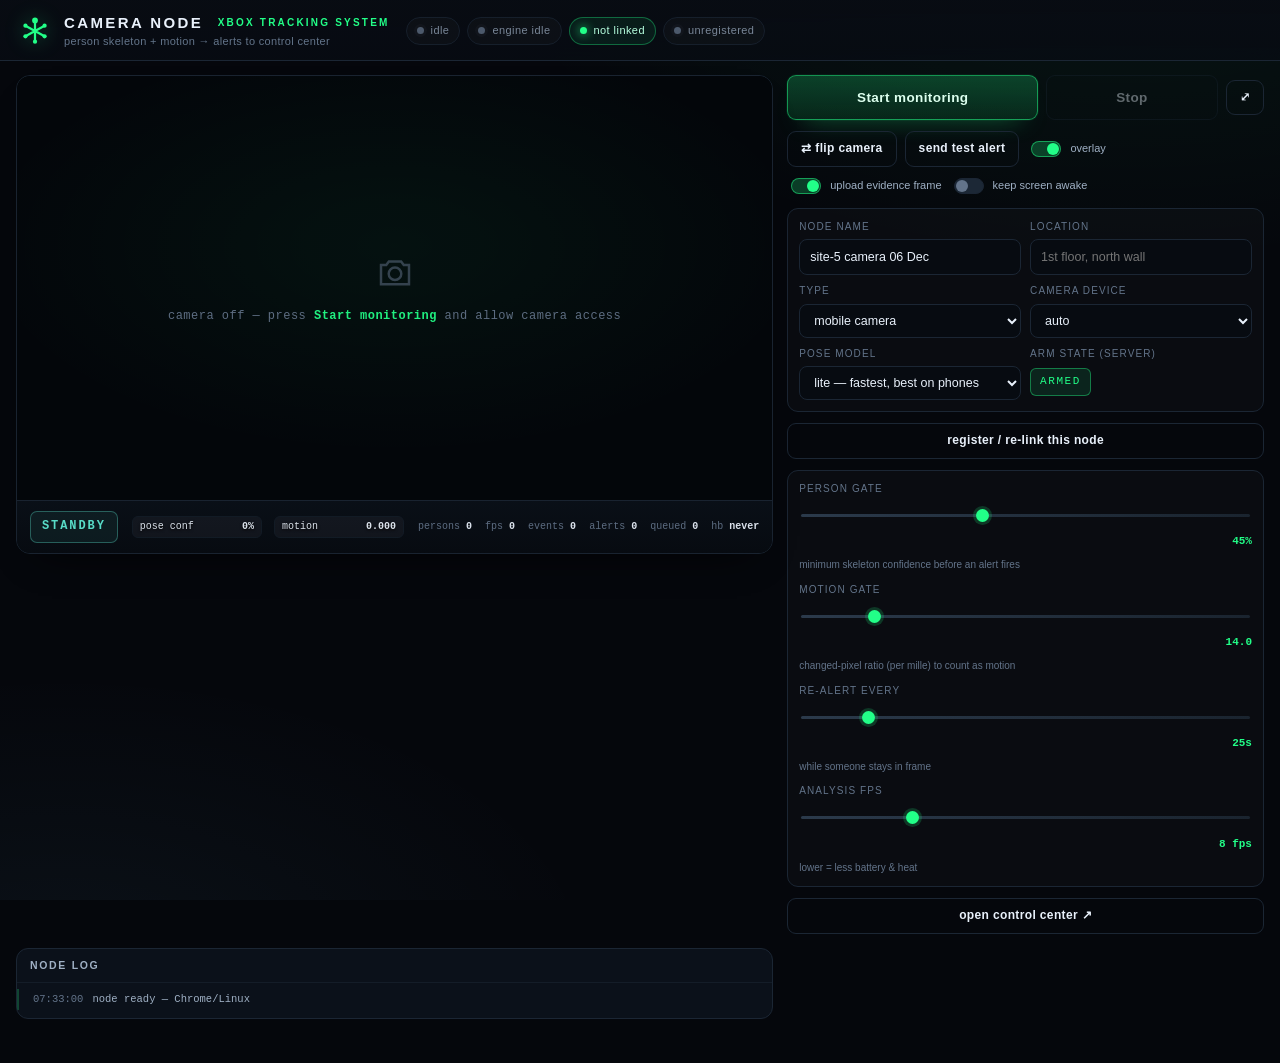
==== camera.html @ d88cf0ec "Add person-skeleton + motion detection system with Supabase backend Camera node (browser) detects pe" ====
<!DOCTYPE html>
<html lang="en">
<head>
<meta charset="utf-8">
<meta name="viewport" content="width=device-width, initial-scale=1, viewport-fit=cover, maximum-scale=1">
<title>Xbox Tracking · Camera Node</title>
<meta name="theme-color" content="#04070b">
<meta name="apple-mobile-web-app-capable" content="yes">
<meta name="mobile-web-app-capable" content="yes">
<meta name="apple-mobile-web-app-status-bar-style" content="black-translucent">
<meta name="description" content="Turns this device's camera into a person-skeleton and motion detection node for the Xbox Tracking System.">
<link rel="icon" href="data:image/svg+xml,%3Csvg xmlns='http://www.w3.org/2000/svg' viewBox='0 0 32 32'%3E%3Crect width='32' height='32' rx='7' fill='%23071018'/%3E%3Cpath d='M11 9h10l4 5v9a2 2 0 0 1-2 2H9a2 2 0 0 1-2-2v-9z' fill='none' stroke='%2322ff88' stroke-width='2'/%3E%3Ccircle cx='16' cy='16.5' r='3.4' fill='%2322ff88'/%3E%3C/svg%3E">
<link rel="stylesheet" href="/assets/xbox.css">
</head>
<body class="page-node">
<div id="banner" class="notice" hidden></div>

<header class="topbar compact">
  <div class="brand">
    <svg viewBox="0 0 32 32" aria-hidden="true" class="mark">
      <path d="M16 6v20M7 11l18 10M25 11L7 21" stroke="currentColor" stroke-width="2.1" stroke-linecap="round"/>
      <circle cx="16" cy="6" r="2.7" fill="currentColor"/><circle cx="25" cy="11" r="2" fill="currentColor"/>
      <circle cx="7" cy="11" r="2" fill="currentColor"/><circle cx="25" cy="21" r="2" fill="currentColor"/>
      <circle cx="7" cy="21" r="2" fill="currentColor"/><circle cx="16" cy="26" r="2" fill="currentColor"/>
    </svg>
    <div class="brandtext">
      <h1>CAMERA NODE <span>xbox tracking system</span></h1>
      <p>person skeleton + motion → alerts to control center</p>
    </div>
  </div>
  <div class="chips">
    <span class="chip off" id="st-capture"><i class="dot"></i><span>idle</span></span>
    <span class="chip off" id="st-engine"><i class="dot"></i><span>engine idle</span></span>
    <span class="chip off" id="st-uplink"><i class="dot"></i><span>not linked</span></span>
    <span class="chip off" id="st-node"><i class="dot"></i><span>unregistered</span></span>
  </div>
</header>

<main class="nodelayout" id="app">
  <section class="stage" id="stage">
    <div class="videowrap" id="videoWrap">
      <video id="video" playsinline autoplay muted disablepictureinpicture></video>
      <canvas id="overlay"></canvas>
      <div class="idle">
        <div class="idleinner">
          <svg viewBox="0 0 24 24"><path d="M4 8h3l1.5-2h7L17 8h3v11H4z" fill="none" stroke="currentColor" stroke-width="1.4"/><circle cx="12" cy="13" r="3.6" fill="none" stroke="currentColor" stroke-width="1.4"/></svg>
          <p>camera off — press <b>Start monitoring</b> and allow camera access</p>
        </div>
      </div>
    </div>
    <div class="stagebar">
      <span class="badge" id="stateBadge" data-state="clear">STANDBY</span>
      <div class="meters">
        <div class="meter" id="mPerson" style="--v:0"><i></i><span>pose conf <b id="mPersonVal">0%</b></span></div>
        <div class="meter warn" id="mMotion" style="--v:0"><i></i><span>motion <b id="mMotionVal">0.000</b></span></div>
      </div>
      <div class="statgrid">
        <span>persons <b id="personsNow">0</b></span>
        <span>fps <b id="fps">0</b></span>
        <span>events <b id="evCount">0</b></span>
        <span>alerts <b id="alertCount">0</b></span>
        <span>queued <b id="queueCount">0</b></span>
        <span>hb <b id="lastHb">never</b></span>
      </div>
    </div>
  </section>

  <section class="controls" id="panelNode">
    <div class="row bigrow">
      <button class="btn primary xl" id="btnStart">Start monitoring</button>
      <button class="btn ghost xl" id="btnStop" disabled>Stop</button>
      <button class="btn ghost" id="btnFull">⤢</button>
    </div>
    <div class="row">
      <button class="btn ghost" id="btnFlip">⇄ flip camera</button>
      <button class="btn ghost" id="btnTest">send test alert</button>
      <label class="sw"><input type="checkbox" id="chkOverlay" checked><span>overlay</span></label>
      <label class="sw"><input type="checkbox" id="chkSnap" checked><span>upload evidence frame</span></label>
      <label class="sw"><input type="checkbox" id="chkAwake"><span>keep screen awake</span></label>
    </div>

    <div class="fieldgrid">
      <label>node name<input id="inpLabel" placeholder="Living room" autocomplete="off"></label>
      <label>location<input id="inpLocation" placeholder="1st floor, north wall" autocomplete="off"></label>
      <label>type<select id="selKind">
        <option value="mobile">mobile camera</option><option value="webcam">webcam</option>
        <option value="ip-cam">ip camera</option><option value="rtsp">rtsp stream</option>
        <option value="other">other</option>
      </select></label>
      <label>camera device<select id="selDevice"><option value="">auto</option></select></label>
      <label>pose model<select id="selModel">
        <option value="lite">lite — fastest, best on phones</option>
        <option value="full">full — balanced</option>
        <option value="heavy">heavy — most accurate</option>
      </select></label>
      <label>arm state (server)<span class="armstate" id="armState" data-on="1">ARMED</span></label>
    </div>
    <button class="btn ghost wide" id="btnLink">register / re-link this node</button>

    <div class="tunegrid">
      <label>person gate <input type="range" id="rngSensitivity" min="0.15" max="0.9" step="0.05"><b id="rngSensitivityOut">—</b><em>minimum skeleton confidence before an alert fires</em></label>
      <label>motion gate <input type="range" id="rngMotion" min="0.002" max="0.08" step="0.002"><b id="rngMotionOut">—</b><em>changed-pixel ratio (per mille) to count as motion</em></label>
      <label>re-alert every <input type="range" id="rngCooldown" min="0" max="180" step="5"><b id="rngCooldownOut">—</b><em>while someone stays in frame</em></label>
      <label>analysis fps <input type="range" id="rngFps" min="1" max="30" step="1"><b id="rngFpsOut">—</b><em>lower = less battery &amp; heat</em></label>
    </div>

    <a class="btn ghost wide" href="/" target="_blank" rel="noopener">open control center ↗</a>
  </section>

  <section class="logpanel">
    <h2>node log</h2>
    <ul class="log" id="log"></ul>
  </section>
</main>

<script type="module" src="/src/camera-node.js"></script>
</body>
</html>
---- assets/xbox.css ----
/* =============================================================================
   Xbox Tracking System — shared design language for the control center and
   the camera node. Dark, dense, glanceable: built to be read across a room
   on a wall-mounted tablet, and in daylight on a phone.
   ========================================================================== */

:root {
  --bg: #05070c;
  --bg-2: #080c13;
  --panel: #0b111a;
  --panel-2: #0e1520;
  --line: #1b2634;
  --line-soft: #141d28;
  --ink: #e9f1fb;
  --ink-2: #9fb0c4;
  --ink-3: #63748a;
  --green: #22ff88;
  --green-dim: #10c964;
  --amber: #ffc531;
  --red: #ff3b5c;
  --cyan: #5eead4;
  --blue: #7dd3ff;
  --radius: 12px;
  --mono: ui-monospace, "SF Mono", "JetBrains Mono", "Roboto Mono", Menlo, Consolas, monospace;
  --sans: -apple-system, BlinkMacSystemFont, "Segoe UI", Inter, Roboto, "Helvetica Neue", Arial, sans-serif;
  --shadow: 0 18px 40px -22px rgba(0, 0, 0, 0.9);
}

* { box-sizing: border-box; }

html, body {
  margin: 0;
  padding: 0;
  background: var(--bg);
  color: var(--ink);
  font-family: var(--sans);
  font-size: 14px;
  line-height: 1.45;
  -webkit-text-size-adjust: 100%;
  -webkit-font-smoothing: antialiased;
}

body {
  min-height: 100vh;
  background:
    radial-gradient(1100px 620px at 88% -12%, rgba(34, 255, 136, 0.07), transparent 60%),
    radial-gradient(900px 500px at 5% 108%, rgba(125, 211, 255, 0.05), transparent 60%),
    var(--bg);
  background-attachment: fixed;
}

h1, h2, h3, p { margin: 0; }
button, input, select, textarea { font: inherit; color: inherit; }
a { color: var(--blue); text-decoration: none; }
code { font-family: var(--mono); font-size: 0.92em; color: var(--cyan); }
::-webkit-scrollbar { width: 9px; height: 9px; }
::-webkit-scrollbar-thumb { background: #22303f; border-radius: 8px; }
::-webkit-scrollbar-track { background: transparent; }

/* ------------------------------------------------------------------ topbar */

.topbar {
  position: sticky;
  top: 0;
  z-index: 40;
  display: flex;
  align-items: center;
  gap: 16px;
  flex-wrap: wrap;
  padding: 12px 18px;
  padding-top: max(12px, env(safe-area-inset-top));
  background: linear-gradient(180deg, rgba(8, 12, 19, 0.97), rgba(8, 12, 19, 0.86));
  border-bottom: 1px solid var(--line);
  backdrop-filter: blur(14px);
}
.topbar.compact { padding-bottom: 10px; }

.brand { display: flex; align-items: center; gap: 12px; min-width: 0; }
.mark { width: 34px; height: 34px; color: var(--green); flex: none; filter: drop-shadow(0 0 10px rgba(34, 255, 136, 0.35)); }
.brandtext { min-width: 0; }
.brandtext h1 {
  font-size: 15px;
  letter-spacing: 0.16em;
  font-weight: 800;
  text-transform: uppercase;
  white-space: nowrap;
}
.brandtext h1 span {
  font-size: 10px;
  letter-spacing: 0.22em;
  color: var(--green);
  font-weight: 700;
  display: inline-block;
  margin-left: 8px;
  vertical-align: 2px;
}
.brandtext p { font-size: 11px; color: var(--ink-3); letter-spacing: 0.03em; }

.chips { display: flex; gap: 7px; flex-wrap: wrap; align-items: center; }
.chip {
  display: inline-flex;
  align-items: center;
  gap: 7px;
  padding: 5px 10px;
  border: 1px solid var(--line);
  border-radius: 999px;
  background: rgba(255, 255, 255, 0.026);
  font-size: 11px;
  letter-spacing: 0.04em;
  color: var(--ink-2);
  white-space: nowrap;
}
.chip .dot, .dot {
  width: 7px; height: 7px; border-radius: 50%;
  background: var(--ink-3);
  box-shadow: 0 0 0 3px rgba(255, 255, 255, 0.03);
  flex: none;
}
.chip.ok { color: #b7ffe0; border-color: rgba(34, 255, 136, 0.34); background: rgba(34, 255, 136, 0.07); }
.chip.ok .dot { background: var(--green); box-shadow: 0 0 10px 1px rgba(34, 255, 136, 0.6); animation: pulse 2.4s infinite; }
.chip.warn { color: #ffe8b0; border-color: rgba(255, 197, 49, 0.34); background: rgba(255, 197, 49, 0.07); }
.chip.warn .dot { background: var(--amber); }
.chip.err { color: #ffc2cc; border-color: rgba(255, 59, 92, 0.4); background: rgba(255, 59, 92, 0.08); }
.chip.err .dot { background: var(--red); animation: pulse 0.9s infinite; }
.chip.off { opacity: 0.75; }
.chip.clock { font-family: var(--mono); font-size: 11px; color: var(--ink); }
.chip.on { color: #b7ffe0; border-color: rgba(34, 255, 136, 0.4); background: rgba(34, 255, 136, 0.09); }
@keyframes pulse { 0%, 100% { opacity: 1; } 50% { opacity: 0.35; } }

.actions { display: flex; gap: 8px; align-items: center; margin-left: auto; flex-wrap: wrap; }

.armstate {
  font-family: var(--mono);
  font-size: 11px;
  letter-spacing: 0.14em;
  padding: 5px 9px;
  border-radius: 6px;
  border: 1px solid rgba(34, 255, 136, 0.4);
  background: rgba(34, 255, 136, 0.1);
  color: var(--green);
}
.armstate[data-on="0"] { border-color: rgba(255, 197, 49, 0.45); background: rgba(255, 197, 49, 0.1); color: var(--amber); }

/* -------------------------------------------------------------------- btns */

.btn {
  appearance: none;
  border: 1px solid var(--line);
  background: rgba(255, 255, 255, 0.035);
  color: var(--ink);
  border-radius: 9px;
  padding: 8px 13px;
  font-size: 12px;
  font-weight: 600;
  letter-spacing: 0.03em;
  cursor: pointer;
  transition: 0.14s ease;
  display: inline-flex;
  align-items: center;
  gap: 7px;
}
.btn:hover { border-color: #2c3f52; background: rgba(255, 255, 255, 0.06); }
.btn:active { transform: translateY(1px); }
.btn:disabled { opacity: 0.4; cursor: not-allowed; }
.btn.primary {
  border-color: rgba(34, 255, 136, 0.5);
  background: linear-gradient(180deg, rgba(34, 255, 136, 0.22), rgba(16, 201, 100, 0.14));
  color: #dcffee;
  box-shadow: 0 0 0 1px rgba(34, 255, 136, 0.06), 0 12px 26px -18px rgba(34, 255, 136, 0.7);
}
.btn.primary:hover { background: linear-gradient(180deg, rgba(34, 255, 136, 0.3), rgba(16, 201, 100, 0.2)); }
.btn.ghost { background: transparent; }
.btn.danger { border-color: rgba(255, 59, 92, 0.45); color: #ffd2da; background: rgba(255, 59, 92, 0.1); }
.btn.icon { padding: 8px 10px; }
.btn.wide { width: 100%; justify-content: center; }
.btn.xl { padding: 12px 20px; font-size: 13.5px; }
.mini {
  border: 1px solid var(--line);
  background: transparent;
  color: var(--ink-2);
  border-radius: 7px;
  padding: 4px 9px;
  font-size: 11px;
  font-family: var(--mono);
  cursor: pointer;
  transition: 0.14s;
}
.mini:hover { color: var(--ink); border-color: #2c3f52; background: rgba(255, 255, 255, 0.05); }
.mini.danger:hover { color: #ffd2da; border-color: rgba(255, 59, 92, 0.5); }

/* ------------------------------------------------------------------ banner */

.banner {
  display: flex; gap: 14px; align-items: center; flex-wrap: wrap;
  margin: 12px 18px 0;
  padding: 12px 14px;
  border: 1px solid rgba(255, 59, 92, 0.42);
  border-left: 4px solid var(--red);
  border-radius: var(--radius);
  background: linear-gradient(90deg, rgba(255, 59, 92, 0.16), rgba(255, 59, 92, 0.03) 60%);
  box-shadow: var(--shadow);
  animation: bannerin 0.25s ease;
}
.banner[data-level="motion"] { border-color: rgba(255, 197, 49, 0.45); border-left-color: var(--amber); background: linear-gradient(90deg, rgba(255, 197, 49, 0.14), rgba(255, 197, 49, 0.02) 60%); }
.banner[data-level="info"], .banner[data-level="clear"] { border-color: var(--line); border-left-color: var(--cyan); background: rgba(94, 234, 212, 0.06); }
.bannerinner { display: flex; align-items: center; gap: 12px; min-width: 0; flex: 1 1 320px; }
.banner p { font-size: 12.5px; color: #ffe9ee; }
.banner[data-level="motion"] p { color: #fff2d0; }
.banner b { font-weight: 800; letter-spacing: 0.02em; }
.banner em { color: var(--ink-2); font-style: normal; }
.btag {
  font-family: var(--mono); font-size: 10.5px; letter-spacing: 0.1em; text-transform: uppercase;
  padding: 4px 8px; border-radius: 6px; background: rgba(255, 255, 255, 0.08); flex: none;
}
.bannerbtns { display: flex; gap: 8px; flex-wrap: wrap; }
@keyframes bannerin { from { opacity: 0; transform: translateY(-6px); } }

.flash { position: fixed; inset: 0; pointer-events: none; z-index: 90; opacity: 0; transition: opacity 0.5s; box-shadow: inset 0 0 160px 30px rgba(255, 59, 92, 0.5); }
.flash[data-on="1"] { opacity: 1; transition: opacity 0.08s; }

/* ----------------------------------------------------------------- layout */

.layout { display: grid; grid-template-columns: minmax(0, 1.55fr) minmax(330px, 0.95fr); gap: 14px; padding: 14px 18px 28px; align-items: start; }
.col { display: flex; flex-direction: column; gap: 14px; min-width: 0; }
@media (max-width: 1180px) { .layout { grid-template-columns: minmax(0, 1fr); } }

.panel {
  background: linear-gradient(180deg, var(--panel-2), var(--panel));
  border: 1px solid var(--line);
  border-radius: var(--radius);
  box-shadow: var(--shadow);
  overflow: hidden;
}
.ph {
  display: flex; align-items: baseline; gap: 12px; flex-wrap: wrap;
  padding: 11px 14px;
  border-bottom: 1px solid var(--line-soft);
  background: rgba(255, 255, 255, 0.016);
}
.ph h2 { font-size: 11px; letter-spacing: 0.17em; text-transform: uppercase; color: var(--ink); font-weight: 700; }
.ph p { font-size: 11px; color: var(--ink-3); margin-left: auto; font-family: var(--mono); }
.panel > .wall, .panel > .feed, .panel > .log, .panel > .insight, .panel > #activity { padding: 12px 14px; }
.empty { padding: 26px 16px; text-align: center; color: var(--ink-3); font-size: 12.5px; }
.empty b { color: var(--green); }

/* -------------------------------------------------------------------- kpis */

.kpis { display: grid; grid-template-columns: repeat(auto-fit, minmax(150px, 1fr)); gap: 10px; }
.kpi {
  position: relative;
  padding: 11px 13px 12px;
  border: 1px solid var(--line);
  border-radius: var(--radius);
  background: linear-gradient(180deg, rgba(255, 255, 255, 0.03), rgba(255, 255, 255, 0.008));
  overflow: hidden;
}
.kpi span { display: block; font-size: 10px; letter-spacing: 0.13em; text-transform: uppercase; color: var(--ink-3); }
.kpi b { display: block; font-family: var(--mono); font-size: 26px; font-weight: 600; line-height: 1.16; margin-top: 3px; }
.kpi i { font-style: normal; font-size: 10.5px; color: var(--ink-3); }
.kpi.alert b { color: var(--red); }
.kpi.alert::after { content: ""; position: absolute; inset: 0 auto 0 0; width: 2px; background: var(--red); opacity: 0.7; }
#kpiPersons[data-hot="1"] { color: var(--green); text-shadow: 0 0 22px rgba(34, 255, 136, 0.5); }

/* --------------------------------------------------------------- camera wall */

.wall { display: grid; grid-template-columns: repeat(auto-fill, minmax(272px, 1fr)); gap: 12px; }
.card {
  border: 1px solid var(--line);
  border-radius: 11px;
  background: linear-gradient(180deg, rgba(255, 255, 255, 0.028), rgba(255, 255, 255, 0.006));
  padding: 11px;
  display: flex; flex-direction: column; gap: 9px;
  transition: 0.18s;
}
.card.cam:hover { border-color: #27455c; }
.card.cam.occupied { border-color: rgba(34, 255, 136, 0.44); box-shadow: 0 0 0 1px rgba(34, 255, 136, 0.08), 0 0 34px -14px rgba(34, 255, 136, 0.6); }
.card > header { display: flex; align-items: flex-start; gap: 8px; }
.card h3 { font-size: 13.5px; font-weight: 700; letter-spacing: 0.01em; }
.sub { font-size: 10.5px; color: var(--ink-3); font-family: var(--mono); margin-top: 2px; }
.stack { margin-left: auto; display: flex; align-items: center; gap: 7px; flex: none; }
.led { width: 8px; height: 8px; border-radius: 50%; background: #2a3a4b; display: block; }
.led.on { background: var(--green); box-shadow: 0 0 10px 1px rgba(34, 255, 136, 0.65); animation: pulse 2s infinite; }
.pill { font-family: var(--mono); font-size: 10px; padding: 3px 7px; border-radius: 999px; border: 1px solid var(--line); color: var(--ink-3); }
.pill.hot { border-color: rgba(34, 255, 136, 0.5); color: var(--green); background: rgba(34, 255, 136, 0.09); }

.evidence { position: relative; aspect-ratio: 16 / 9; background: #04070b; border: 1px solid var(--line-soft); border-radius: 8px; overflow: hidden; }
.evidence img, .evidence canvas { position: absolute; inset: 0; width: 100%; height: 100%; object-fit: cover; display: block; }
.evidence canvas { pointer-events: none; }
.noev { position: absolute; inset: 0; display: grid; place-items: center; font-size: 11px; color: var(--ink-3); font-family: var(--mono); letter-spacing: 0.06em; }
.stamp { position: absolute; right: 6px; bottom: 6px; font-family: var(--mono); font-size: 9.5px; padding: 2px 6px; border-radius: 5px; background: rgba(4, 7, 11, 0.78); color: var(--ink-2); }

.meter { display: flex; align-items: center; gap: 9px; }
.card .m { flex: 1; height: 3px; border-radius: 3px; background: rgba(255, 255, 255, 0.07); position: relative; overflow: hidden; }
.card .m i { position: absolute; inset: 0 auto 0 0; width: calc(var(--v, 0) * 100%); background: linear-gradient(90deg, var(--green-dim), var(--green)); transition: width 0.4s; }
.mtxt { display: flex; gap: 10px; flex-wrap: wrap; font-family: var(--mono); font-size: 10px; color: var(--ink-3); }
.mtxt b { color: var(--ink); font-weight: 600; }

.crow { display: flex; align-items: center; gap: 10px; flex-wrap: wrap; padding-top: 2px; border-top: 1px dashed var(--line-soft); }
.crow .mini, .crow .a.mini { margin-left: 0; }
.crow a.mini { color: var(--blue); }
.crow .mini.danger { margin-left: auto; }
.sw { display: inline-flex; align-items: center; gap: 6px; font-size: 11px; color: var(--ink-2); cursor: pointer; }
.sw input { appearance: none; width: 30px; height: 16px; border-radius: 999px; background: #1c2836; border: 1px solid var(--line); position: relative; cursor: pointer; transition: 0.16s; flex: none; }
.sw input::after { content: ""; position: absolute; top: 1px; left: 1px; width: 12px; height: 12px; border-radius: 50%; background: var(--ink-3); transition: 0.16s; }
.sw input:checked { background: rgba(34, 255, 136, 0.22); border-color: rgba(34, 255, 136, 0.5); }
.sw input:checked::after { transform: translateX(14px); background: var(--green); }

.tune { display: grid; gap: 6px; }
.tune label { display: grid; grid-template-columns: 62px 1fr 46px; align-items: center; gap: 8px; font-family: var(--mono); font-size: 10px; color: var(--ink-3); text-transform: uppercase; letter-spacing: 0.07em; }
.tune b { color: var(--ink); text-align: right; font-weight: 600; letter-spacing: 0; }

input[type="range"] {
  appearance: none; width: 100%; height: 18px; background: transparent; cursor: pointer;
}
input[type="range"]::-webkit-slider-runnable-track { height: 3px; border-radius: 3px; background: linear-gradient(90deg, #2b3a4b, #1a242f); }
input[type="range"]::-webkit-slider-thumb { appearance: none; width: 13px; height: 13px; margin-top: -5px; border-radius: 50%; background: var(--green); box-shadow: 0 0 0 3px rgba(34, 255, 136, 0.18); }
input[type="range"]::-moz-range-track { height: 3px; border-radius: 3px; background: #2b3a4b; }
input[type="range"]::-moz-range-thumb { width: 13px; height: 13px; border: 0; border-radius: 50%; background: var(--green); }

/* -------------------------------------------------------------------- feed */

.feedpanel { position: sticky; top: 74px; }
.filters { display: flex; gap: 6px; flex-wrap: wrap; padding: 10px 14px 0; }
.search {
  width: calc(100% - 28px); margin: 10px 14px 0; padding: 7px 10px;
  background: #070b11; border: 1px solid var(--line); border-radius: 8px;
  color: var(--ink); font-size: 12px; font-family: var(--mono);
}
.search:focus { outline: none; border-color: rgba(34, 255, 136, 0.4); }
.feed { list-style: none; margin: 0; padding: 8px 0 6px; max-height: min(72vh, 780px); overflow: auto; }
.ev {
  display: grid; grid-template-columns: 3px 1fr auto auto; gap: 10px; align-items: center;
  padding: 8px 14px 8px 11px; border-bottom: 1px solid rgba(20, 29, 40, 0.9);
  cursor: pointer; transition: 0.14s;
}
.ev:hover { background: rgba(255, 255, 255, 0.025); }
.ev .sev { width: 3px; height: 30px; border-radius: 3px; background: var(--ink-3); }
.ev.s-person .sev { background: var(--green); box-shadow: 0 0 12px rgba(34, 255, 136, 0.5); }
.ev.s-motion .sev { background: var(--amber); }
.ev.s-clear .sev { background: var(--cyan); opacity: 0.7; }
.ev.fresh { background: linear-gradient(90deg, rgba(34, 255, 136, 0.09), transparent); }
.ev.acked { opacity: 0.55; }
.evl1 { display: flex; align-items: center; gap: 7px; flex-wrap: wrap; font-size: 12.5px; }
.evl1 b { font-weight: 700; }
.evl1 em { font-style: normal; font-family: var(--mono); font-size: 10.5px; color: var(--green); text-transform: uppercase; letter-spacing: 0.07em; }
.ev.s-motion .evl1 em { color: var(--amber); }
.ev.s-clear .evl1 em { color: var(--cyan); }
.tag { font-style: normal; font-family: var(--mono); font-size: 9.5px; padding: 1px 5px; border-radius: 4px; border: 1px solid var(--line); color: var(--ink-3); }
.tag.hot { border-color: rgba(255, 59, 92, 0.5); color: #ffb3c0; background: rgba(255, 59, 92, 0.1); }
.evl2 { display: flex; gap: 9px; flex-wrap: wrap; font-family: var(--mono); font-size: 10px; color: var(--ink-3); margin-top: 3px; }
.thumb { width: 54px; height: 34px; object-fit: cover; border-radius: 5px; border: 1px solid var(--line); background: #04070b; }

/* --------------------------------------------------------------- activity */

#activity { display: block; width: calc(100% - 28px); height: 96px; }
.legend { display: flex; gap: 16px; padding: 0 14px 11px; font-size: 10.5px; color: var(--ink-3); font-family: var(--mono); }
.legend span { display: inline-flex; align-items: center; gap: 6px; }
.legend i { width: 9px; height: 9px; border-radius: 2px; display: block; }
.sw-p { background: var(--green); }
.sw-m { background: var(--amber); }

/* ------------------------------------------------------------------ diag */

.diagbar { display: flex; gap: 14px; align-items: center; flex-wrap: wrap; padding: 10px 14px; font-size: 11px; color: var(--ink-3); font-family: var(--mono); border-bottom: 1px solid var(--line-soft); }
.diagbar b { color: var(--ink-2); font-weight: 600; }
.diagbar .mini { margin-left: 0; }
.diagbar #btnPurge { margin-left: auto; }
.log { list-style: none; margin: 0; padding: 6px 0 8px; max-height: 190px; overflow: auto; font-family: var(--mono); font-size: 10.5px; }
.log li { display: flex; gap: 9px; padding: 3px 14px; color: var(--ink-2); border-left: 2px solid transparent; }
.log li .t { color: var(--ink-3); flex: none; }
.log .l-warn { color: #ffe1a8; border-left-color: rgba(255, 197, 49, 0.5); }
.log .l-err { color: #ffc2cc; border-left-color: var(--red); background: rgba(255, 59, 92, 0.05); }
.log .l-info { border-left-color: rgba(34, 255, 136, 0.22); }

/* ----------------------------------------------------------------- modals */

.modal { position: fixed; inset: 0; z-index: 80; display: grid; place-items: center; padding: 18px; background: rgba(3, 5, 9, 0.72); backdrop-filter: blur(7px); }
.sheet {
  width: min(560px, 100%); max-height: 88vh; overflow: auto;
  background: linear-gradient(180deg, #0e1520, #0a1017);
  border: 1px solid var(--line); border-radius: 14px; box-shadow: 0 30px 80px -20px #000;
}
.sheet > *:not(.ph) { margin-left: 14px; margin-right: 14px; }
.sheet > .ph { margin: 0; }
.sheet .btn { margin: 6px 0 14px; }
.hint { font-size: 11.5px; color: var(--ink-2); margin: 12px 0 8px !important; }
.hint.small { font-size: 10.5px; color: var(--ink-3); }
.formgrid { display: grid; grid-template-columns: 1fr 1fr; gap: 10px; }
.formgrid label, .fieldline { display: flex; flex-direction: column; gap: 5px; font-size: 10px; letter-spacing: 0.12em; text-transform: uppercase; color: var(--ink-3); }
.fieldline { text-transform: none; letter-spacing: 0.02em; margin: 10px 0 !important; }
.fieldline span { display: flex; gap: 7px; }
input[type="text"], input:not([type]), select, textarea {
  width: 100%; padding: 8px 10px; background: #070b11; border: 1px solid var(--line);
  border-radius: 8px; color: var(--ink); font-size: 12.5px;
}
input:focus, select:focus { outline: none; border-color: rgba(34, 255, 136, 0.45); box-shadow: 0 0 0 3px rgba(34, 255, 136, 0.08); }
input[readonly] { font-family: var(--mono); font-size: 11px; color: var(--cyan); }
.qrwrap { display: grid; place-items: center; padding: 6px 0 12px; }
.qrwrap img { width: 200px; height: 200px; border-radius: 10px; background: #fff; padding: 6px; }
.fieldline.ok { animation: flashok 0.7s; }
@keyframes flashok { from { box-shadow: 0 0 0 2px rgba(34, 255, 136, 0.5); } }

/* --------------------------------------------------------------- insight */

.insight { position: relative; aspect-ratio: 16 / 9; background: #04070b; border-bottom: 1px solid var(--line-soft); }
.insight img, .insight canvas { position: absolute; inset: 0; width: 100%; height: 100%; object-fit: contain; }
dl { display: grid; gap: 0; margin: 0; padding: 4px 0 10px; }
dl > div { display: grid; grid-template-columns: 110px 1fr; gap: 10px; padding: 5px 14px; border-bottom: 1px solid rgba(20, 29, 40, 0.7); }
dt { font-family: var(--mono); font-size: 10px; letter-spacing: 0.09em; text-transform: uppercase; color: var(--ink-3); }
dd { margin: 0; font-family: var(--mono); font-size: 11px; word-break: break-word; color: var(--ink); }

/* =================================================================== NODE */

.page-node { padding-bottom: 24px; }
.notice {
  margin: 0; padding: 10px 16px; font-size: 12px; line-height: 1.5;
  background: linear-gradient(90deg, rgba(255, 197, 49, 0.18), rgba(255, 197, 49, 0.05));
  border-bottom: 1px solid rgba(255, 197, 49, 0.4); color: #fff0cf;
}
.notice:empty { display: none; }

.nodelayout { display: grid; grid-template-columns: minmax(0, 1.35fr) minmax(320px, 0.85fr); gap: 14px; padding: 14px 16px 20px; align-items: start; }
@media (max-width: 1080px) { .nodelayout { grid-template-columns: minmax(0, 1fr); } }

.stage {
  position: sticky; top: 12px;
  display: flex; flex-direction: column; gap: 0;
  border: 1px solid var(--line); border-radius: 14px; overflow: hidden;
  background: #04070b; box-shadow: var(--shadow);
}
.stage[data-alert="person"] { border-color: rgba(34, 255, 136, 0.75); box-shadow: 0 0 0 1px rgba(34, 255, 136, 0.35), 0 0 60px -10px rgba(34, 255, 136, 0.6); }
.stage[data-alert="motion"] { border-color: rgba(255, 197, 49, 0.7); box-shadow: 0 0 44px -12px rgba(255, 197, 49, 0.55); }
.stage[data-alert="clear"] { border-color: rgba(94, 234, 212, 0.6); }

.videowrap { position: relative; aspect-ratio: 4 / 3; background: #04070b; overflow: hidden; }
@supports (aspect-ratio: 1) { .videowrap { aspect-ratio: 16 / 9; } }
.videowrap video, .videowrap canvas { position: absolute; inset: 0; width: 100%; height: 100%; object-fit: cover; display: block; }
.videowrap canvas { pointer-events: none; }
.videowrap.mirrored video, .mirrored .videowrap video, .mirrored .videowrap canvas { transform: scaleX(-1); }
#video { opacity: 0; transition: opacity 0.3s; }
#video.on { opacity: 1; }
.idle { position: absolute; inset: 0; display: grid; place-items: center; text-align: center; color: var(--ink-3); background: radial-gradient(600px 300px at 50% 40%, rgba(34, 255, 136, 0.05), transparent 70%); }
.videowrap.live .idle { display: none; }
.idleinner svg { width: 42px; height: 42px; opacity: 0.55; }
.idleinner p { font-size: 12px; font-family: var(--mono); margin-top: 10px; letter-spacing: 0.04em; }
.idleinner b { color: var(--green); }

.stagebar { display: flex; align-items: center; gap: 14px; flex-wrap: wrap; padding: 10px 13px; border-top: 1px solid var(--line); background: linear-gradient(180deg, rgba(11, 17, 26, 0.94), rgba(8, 12, 19, 0.98)); }
.badge {
  font-family: var(--mono); font-size: 12px; font-weight: 700; letter-spacing: 0.16em;
  padding: 6px 11px; border-radius: 7px; border: 1px solid var(--line); color: var(--ink-2); flex: none;
}
.badge[data-state="clear"] { color: var(--cyan); border-color: rgba(94, 234, 212, 0.35); background: rgba(94, 234, 212, 0.07); }
.badge[data-state="warn"], .badge[data-state="motion"] { color: var(--amber); border-color: rgba(255, 197, 49, 0.4); background: rgba(255, 197, 49, 0.09); }
.badge[data-state="alert"], .badge[data-state="person"], .badge[data-state="person+motion"] { color: #eafff3; border-color: rgba(34, 255, 136, 0.6); background: rgba(34, 255, 136, 0.16); box-shadow: 0 0 22px -4px rgba(34, 255, 136, 0.7); }
.meters { display: flex; gap: 12px; flex: 1 1 220px; min-width: 150px; }
.meter { position: relative; flex: 1; height: 22px; border-radius: 6px; background: rgba(255, 255, 255, 0.045); overflow: hidden; border: 1px solid var(--line-soft); }
.meter i { position: absolute; inset: auto 0 0 0; height: calc(var(--v, 0) * 100%); background: linear-gradient(0deg, rgba(34, 255, 136, 0.55), rgba(34, 255, 136, 0.9)); transition: height 0.12s linear; }
.meter.warn i { background: linear-gradient(0deg, rgba(255, 197, 49, 0.5), rgba(255, 197, 49, 0.9)); }
.meter span { position: absolute; inset: 0; display: flex; align-items: center; justify-content: space-between; padding: 0 7px; font-family: var(--mono); font-size: 10px; color: var(--ink); text-shadow: 0 1px 3px #000; }
.meter b { font-weight: 700; }
.statgrid { display: flex; gap: 13px; flex-wrap: wrap; font-family: var(--mono); font-size: 10px; color: var(--ink-3); }
.statgrid b { color: var(--ink); font-weight: 600; }

.controls { display: flex; flex-direction: column; gap: 11px; }
.row { display: flex; gap: 8px; flex-wrap: wrap; align-items: center; }
.row.bigrow .btn { flex: 1 1 auto; justify-content: center; }
.row.bigrow .btn.icon, .row.bigrow .btn:last-child { flex: 0 0 auto; }
.fieldgrid { display: grid; grid-template-columns: 1fr 1fr; gap: 9px; padding: 11px; border: 1px solid var(--line); border-radius: 11px; background: rgba(255, 255, 255, 0.018); }
.fieldgrid label, .tunegrid label { display: flex; flex-direction: column; gap: 5px; font-size: 10px; letter-spacing: 0.11em; text-transform: uppercase; color: var(--ink-3); }
.fieldgrid .armstate { align-self: flex-start; margin-top: 2px; }
.tunegrid { display: grid; gap: 10px; padding: 11px; border: 1px solid var(--line); border-radius: 11px; background: rgba(255, 255, 255, 0.018); }
.tunegrid label { flex-direction: row; align-items: center; flex-wrap: wrap; gap: 8px; }
.tunegrid label > b { margin-left: auto; font-family: var(--mono); font-size: 11px; color: var(--green); letter-spacing: 0; text-transform: none; }
.tunegrid label > em { flex: 1 1 100%; font-style: normal; font-size: 10px; color: var(--ink-3); letter-spacing: 0; text-transform: none; }
.logpanel { border: 1px solid var(--line); border-radius: 12px; background: var(--panel); overflow: hidden; }
.logpanel h2 { font-size: 10.5px; letter-spacing: 0.16em; text-transform: uppercase; padding: 9px 13px; border-bottom: 1px solid var(--line-soft); color: var(--ink-2); }
.logpanel .log { max-height: 220px; }

#app:not([data-running]) .stage { opacity: 0.94; }

/* --------------------------------------------------------------- phones */

@media (max-width: 720px) {
  .topbar { padding: 10px 12px; gap: 10px; }
  .actions { width: 100%; margin-left: 0; }
  .actions .btn { flex: 1 1 auto; justify-content: center; font-size: 11.5px; padding: 7px 10px; }
  .layout, .nodelayout { padding: 10px 11px 24px; }
  .kpis { grid-template-columns: 1fr 1fr; }
  .kpi b { font-size: 21px; }
  .feedpanel { position: static; }
  .feed { max-height: 60vh; }
  .fieldgrid { grid-template-columns: 1fr; }
  .stage { position: static; }
  .brandtext h1 { font-size: 13px; letter-spacing: 0.12em; }
  .chips { width: 100%; }
}

@media (prefers-reduced-motion: reduce) {
  * { animation-duration: 0.01ms !important; transition-duration: 0.06s !important; }
}
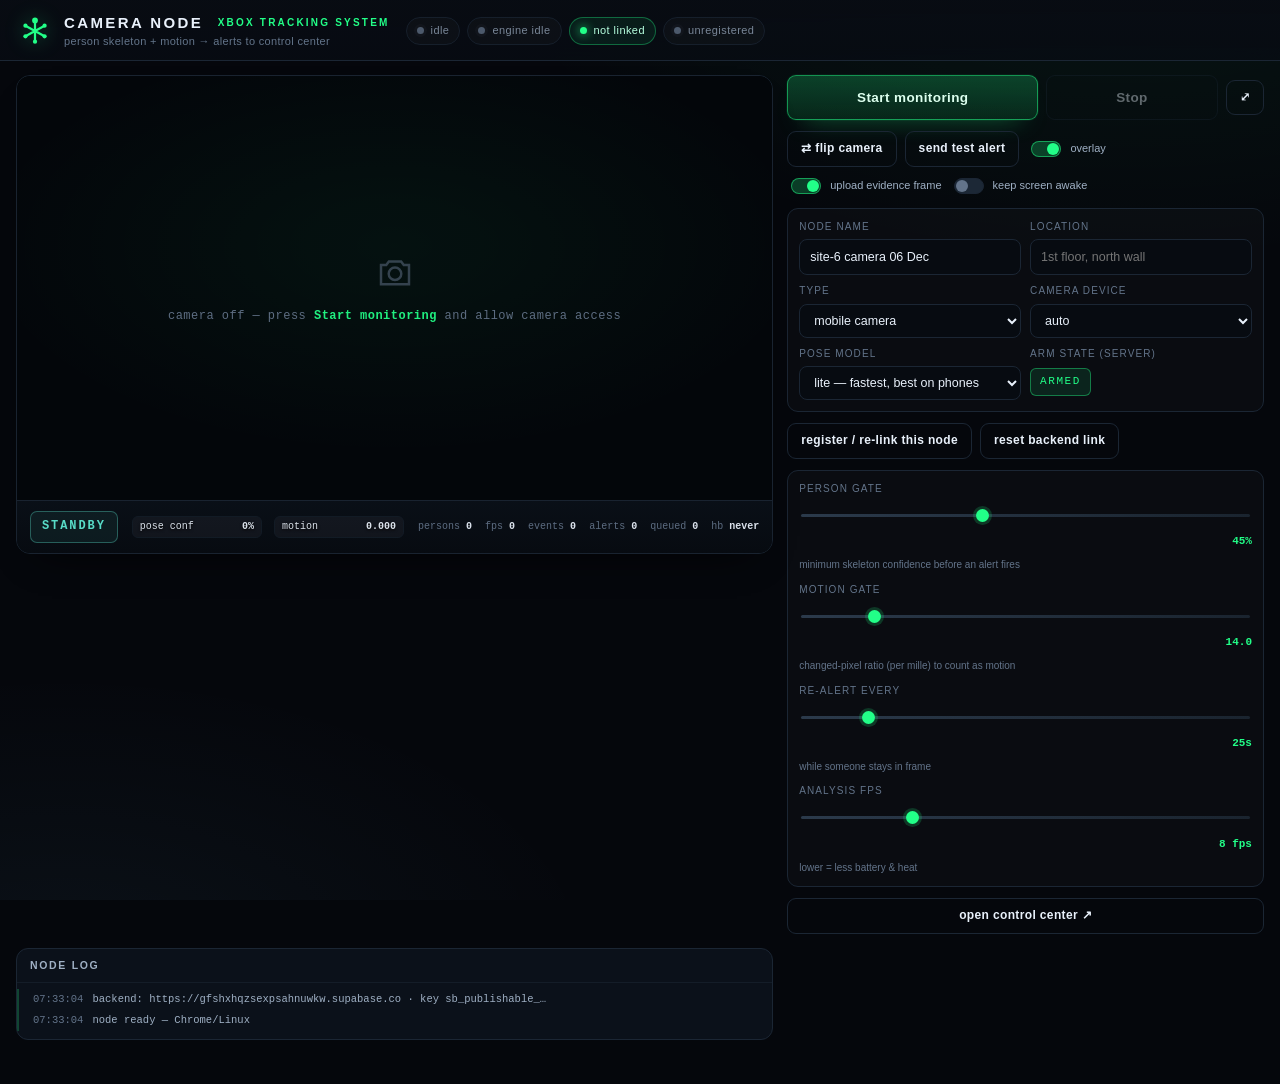
==== commit 91f527f7: "Fix modals being permanently open (the reason ⚙ settings appeared to do nothing) `.modal { display: " ====
--- a/camera.html
+++ b/camera.html
@@ -95,7 +95,10 @@
       </select></label>
       <label>arm state (server)<span class="armstate" id="armState" data-on="1">ARMED</span></label>
     </div>
-    <button class="btn ghost wide" id="btnLink">register / re-link this node</button>
+    <div class="row">
+      <button class="btn ghost" id="btnLink">register / re-link this node</button>
+      <button class="btn ghost" id="btnResetLink" title="Forget the locally saved backend URL/key and use the built-in xbox system project">reset backend link</button>
+    </div>
 
     <div class="tunegrid">
       <label>person gate <input type="range" id="rngSensitivity" min="0.15" max="0.9" step="0.05"><b id="rngSensitivityOut">—</b><em>minimum skeleton confidence before an alert fires</em></label>
--- a/assets/xbox.css
+++ b/assets/xbox.css
@@ -28,6 +28,11 @@
 
 * { box-sizing: border-box; }
 
+/* An element that is `display:grid|flex` by its own class would otherwise beat
+   the UA `[hidden]{display:none}` rule, which silently keeps modals and banners
+   open forever. Any [hidden] element must be gone, whatever else applies. */
+[hidden] { display: none !important; }
+
 html, body {
   margin: 0;
   padding: 0;
@@ -399,6 +404,23 @@
 .qrwrap img { width: 200px; height: 200px; border-radius: 10px; background: #fff; padding: 6px; }
 .fieldline.ok { animation: flashok 0.7s; }
 @keyframes flashok { from { box-shadow: 0 0 0 2px rgba(34, 255, 136, 0.5); } }
+.fieldnote { font-family: var(--mono); font-size: 10.5px; color: var(--ink-3); margin: 8px 0 0 !important; }
+.fieldnote.ok { color: #b7ffe0; }
+.fieldnote.bad { color: #ffc2cc; }
+.sheet .btnrow { display: flex; gap: 8px; flex-wrap: wrap; margin: 12px 0 14px !important; }
+.btn[data-busy="1"] { opacity: 0.65; cursor: progress; }
+
+.toasts { position: fixed; right: 14px; bottom: 14px; z-index: 95; display: flex; flex-direction: column; gap: 8px; max-width: min(400px, calc(100vw - 28px)); }
+.toast {
+  border: 1px solid var(--line); border-left: 3px solid var(--green);
+  background: rgba(11, 17, 26, 0.97); border-radius: 10px; padding: 9px 12px;
+  font-size: 12px; color: var(--ink); box-shadow: var(--shadow); backdrop-filter: blur(8px);
+  animation: toastin 0.18s ease; transition: opacity 0.4s;
+}
+.toast.err { border-left-color: var(--red); }
+.toast.warn { border-left-color: var(--amber); }
+.toast b { display: block; font-size: 9.5px; letter-spacing: 0.14em; text-transform: uppercase; color: var(--ink-3); margin-bottom: 2px; }
+@keyframes toastin { from { opacity: 0; transform: translateY(8px); } }
 
 /* --------------------------------------------------------------- insight */
 
